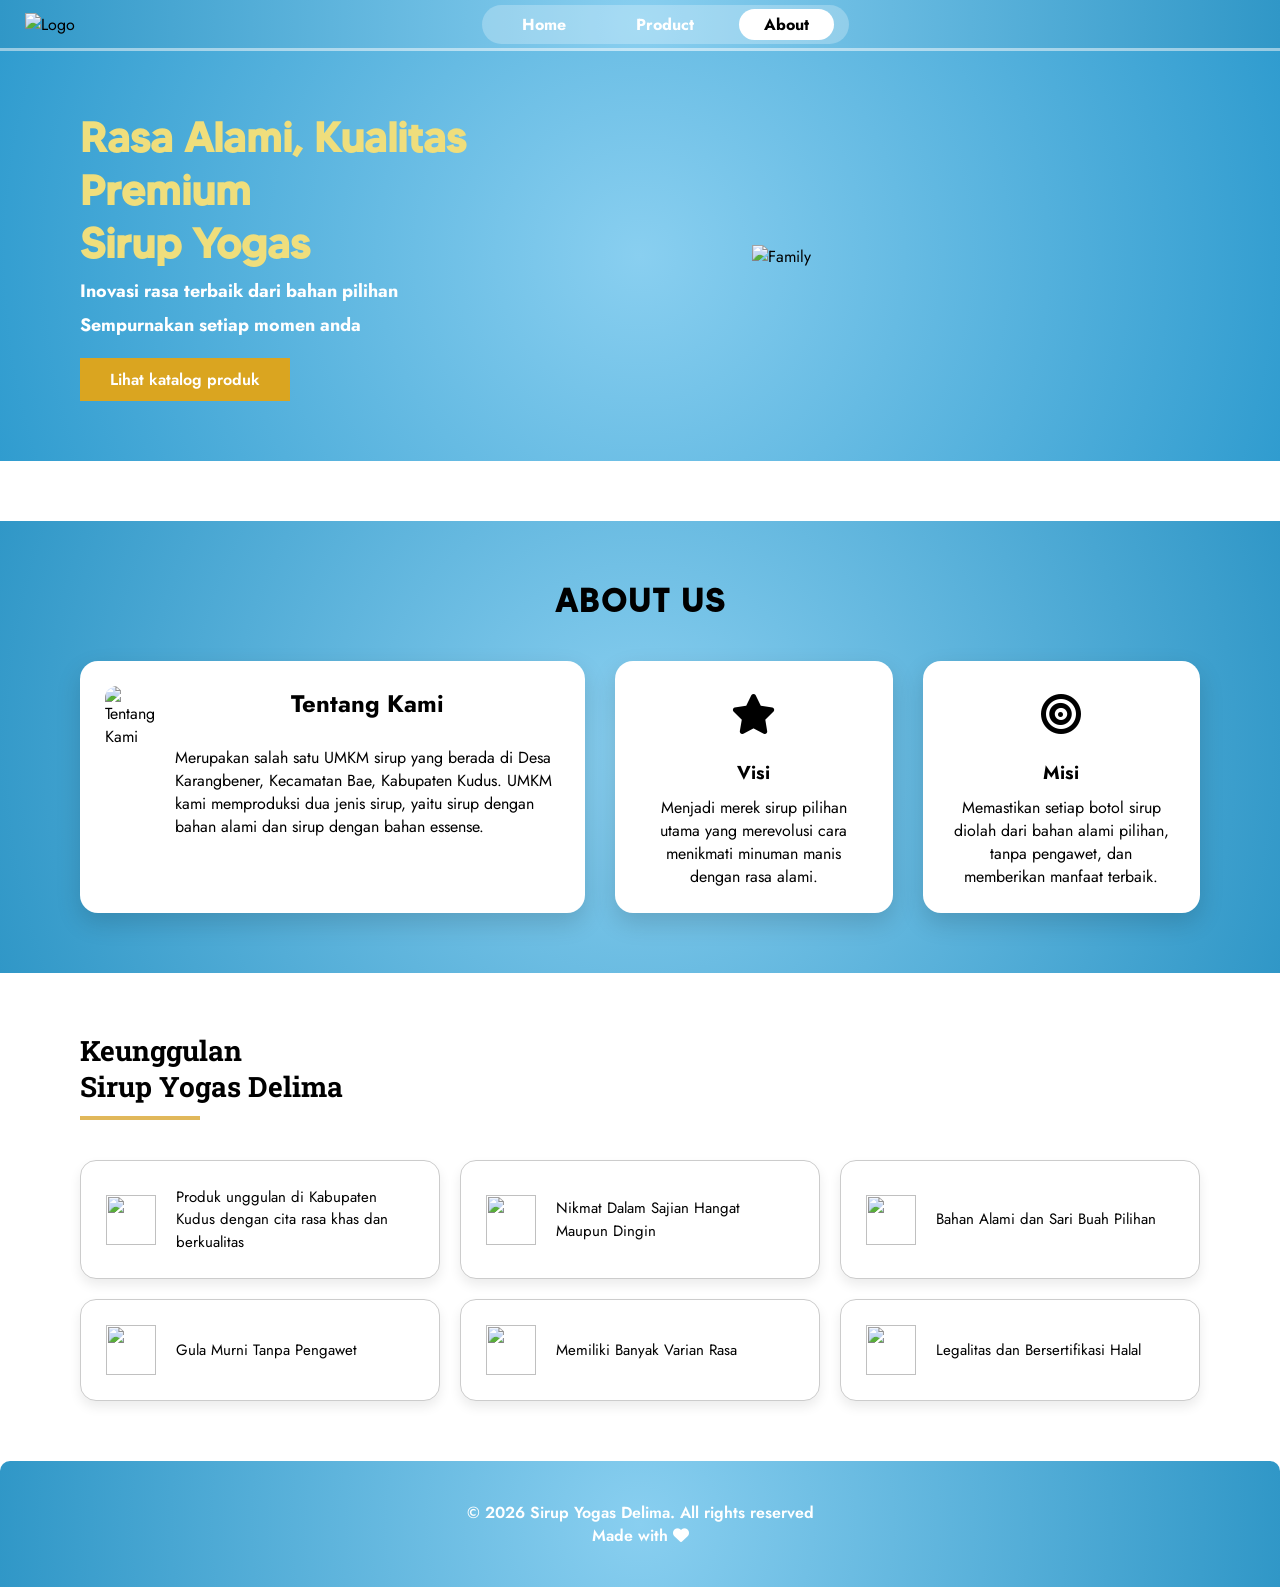
==== about/index.html @ caa1d8f6 "Add files via upload" ====
<!DOCTYPE html>
<html lang="en">
<head>
  <meta charset="UTF-8">
  <meta name="viewport" content="width=device-width, initial-scale=1.0">
  <title>Yogas Delima - About Us</title>
  <link rel="icon" href="../img/favicon.ico">
  <link rel="stylesheet" href="style.css">
  <link rel="stylesheet" href="https://cdnjs.cloudflare.com/ajax/libs/font-awesome/6.5.1/css/all.min.css">
</head>
<body>
  <nav class="navbar" id="navbar">
    <div class="logo">
      <img src="../img/logo.png" alt="Logo">
    </div>
    <ul class="menu" id="menu">
      <li><a href="../index.html">Home</a></li>
      <li><a href="../product/index.html">Product</a></li>
      <li class="active"><a href="#" class="active">About</a></li>
    </ul>
    <div class="burger" id="burger">
      <span></span>
      <span></span>
      <span></span>
    </div>
  </nav>

  <section id="hero">
    <div class="hero-left">
      <h2>rasa alami, kualitas premium</h2>
      <h2>sirup yogas</h2>
      <h4>Inovasi rasa terbaik dari bahan pilihan</h4>
      <h4>Sempurnakan setiap momen anda</h4>
      <a href="../product/index.html">Lihat katalog produk</a>
    </div>
    <div class="hero-right">
      <img src="../img/family.png" alt="Family">
    </div>
  </section>

  <div class="gap"></div>

  <section id="about">
    <h2 class="section-title">about us</h2>
    <div class="about-flex">
      <div class="card tentang">
        <img src="../img/tentang.jpeg" alt="Tentang Kami">
        <div class="text-about">
          <h2>Tentang Kami</h2>
          <p>
            Merupakan salah satu UMKM sirup yang berada di Desa Karangbener,
            Kecamatan Bae, Kabupaten Kudus. UMKM kami memproduksi dua jenis
            sirup, yaitu sirup dengan bahan alami dan sirup dengan bahan essense.
          </p>
        </div>
      </div>
      <div class="card small">
        <div class="icon"><i class="fas fa-star"></i></div>
        <h3>Visi</h3>
        <p>
          Menjadi merek sirup pilihan utama yang merevolusi cara menikmati
          minuman manis dengan rasa alami.
        </p>
      </div>
      <div class="card small">
        <div class="icon"><i class="fas fa-bullseye"></i></div>
        <h3>Misi</h3>
        <p>
          Memastikan setiap botol sirup diolah dari bahan alami pilihan,
          tanpa pengawet, dan memberikan manfaat terbaik.
        </p>
      </div>
    </div>
  </section>

  <section id="keunggulan">
    <div class="title">
      <h2>Keunggulan<br>Sirup Yogas Delima</h2>
      <span class="line"></span>
    </div>

    <div class="keunggulan-grid">
      <div class="item">
        <img src="../img/icon1.jpg" alt="">
        <p>Produk unggulan di Kabupaten Kudus dengan cita rasa khas dan berkualitas</p>
      </div>

      <div class="item">
        <img src="../img/icon2.jpg" alt="">
        <p>Nikmat Dalam Sajian Hangat Maupun Dingin</p>
      </div>

      <div class="item">
        <img src="../img/icon3.jpg" alt="">
        <p>Bahan Alami dan Sari Buah Pilihan</p>
      </div>

      <div class="item">
        <img src="../img/icon4.jpg" alt="">
        <p>Gula Murni Tanpa Pengawet</p>
      </div>

      <div class="item">
        <img src="../img/family.png" alt="">
        <p>Memiliki Banyak Varian Rasa</p>
      </div>

      <div class="item">
        <img src="../img/icon6.jpg" alt="">
        <p>Legalitas dan Bersertifikasi Halal</p>
      </div>
    </div>
  </section>

  <footer id="footer">
    <p>&copy; <span id="year"></span> Sirup Yogas Delima. All rights reserved</p>
    <p>Made with <i class="fas fa-heart"></i></p>
  </footer>

  <script src="script.js"></script>
</body>
</html>
---- about/style.css ----
@font-face {
  font-family: 'Jost';
  src: url("../fonts/jost.ttf") format(truetype);
}

@font-face {
  font-family: 'Made Tommy';
  src: url("../fonts/made_tommy.otf") format(opentype);
}

@font-face {
  font-family: 'Roboto Slab';
  src: url("../fonts/roboto_slab.ttf") format(truetype);
}

* {
  margin: 0;
  padding: 0;
  box-sizing: border-box;
  font-family: 'Jost', sans-serif;
}

html, body {
  background: white;
  max-width: 100%;
  overflow-x: hidden;
}

.navbar {
  background: radial-gradient(circle,rgba(137, 207, 240, 1) 0%, rgba(48, 151, 199, 1) 100%);
  display: flex;
  align-items: center;
  padding: 5px 25px 4px 25px;
  border-bottom: 3px solid rgba(255, 255, 255, 0.5);
}

.logo img {
  height: 4.5rem;
}

.menu {
  list-style: none;
  display: flex;
  margin: 0 auto;
  background: rgba(255, 255, 255, .25);
  padding: 8px 15px;
  border-radius: 40px;
  gap: 20px;
  z-index: 3;
}

.menu li {
  cursor: pointer;
  font-weight: bold;
  color: white;
  transition: 0.3s;
}

.menu li a {
  padding: 4px 25px;
  border-radius: 30px;
  color: white;
  text-decoration: none;
  transition: .3s ease-in-out;
}

.menu li:hover a {
  background: rgba(255, 255, 255, 1);
  color: black;
}

.menu li.active a {
  background: white;
  color: black;
}

.burger {
  display: none;
  flex-direction: column;
  gap: 5px;
  cursor: pointer;
}

.burger span {
  width: 26px;
  height: 3px;
  background-color: white;
  border-radius: 5px;
}

#hero {
  display: flex;
  align-items: center;
  justify-content: space-between;
  padding: 60px 80px;
  background: radial-gradient(circle,rgba(137, 207, 240, 1) 0%, rgba(48, 156, 207, 1) 100%);
}

.hero-left {
  flex: 1;
}

.hero-left h2 {
  font-size: 42px;
  text-transform: capitalize;
  font-family: 'Made Tommy', sans-serif;
  color: rgb(239, 222, 124);
}

.hero-left h4 {
  margin-top: 8px;
  font-size: 18px;
  color: white;
}

.hero-left a {
  display: inline-block;
  margin-top: 20px;
  background-color: goldenrod;
  padding: 10px 30px;
  text-decoration: none;
  color: white;
  font-weight: 600;
  transition: .3s ease-in-out;
}

.hero-left a:hover {
  background-color: gold;
}

.hero-right {
  flex: 1;
}

.hero-right img {
  width: 100%;
  max-width: 500px;
  margin-left: 20%;
}

.gap {
  display: flex;
  content: "";
  padding: 30px;
}

#about {
  background: radial-gradient(circle,rgba(137, 207, 240, 1) 0%, rgba(48, 151, 199, 1) 100%);
  padding: 60px 80px;
}

.section-title {
  text-align: center;
  font-size: 32px;
  margin-bottom: 40px;
  font-family: 'Made Tommy', sans-serif;
  text-transform: uppercase;
  letter-spacing: 2px;
}

.about-flex {
  display: flex;
  gap: 30px;
  align-items: stretch;
}

.card {
  background: #fff;
  border-radius: 18px;
  padding: 25px;
  box-shadow: 0 10px 25px rgba(0,0,0,0.15);
}

.tentang {
  flex: 1;
  display: flex;
  gap: 20px;
}

.tentang h2 {
  text-align: center;
  padding-bottom: 25px;
}

.tentang img {
  width: 160px;
  border-radius: 12px;
  object-fit: cover;
}

.small {
  flex: 0.5;
  text-align: center;
}

.small .icon {
  font-size: 40px;
  margin-bottom: 15px;
}

.small h3 {
  margin-bottom: 10px;
}

#keunggulan {
  padding: 60px 80px;
  background: #fff;
}

.title h2 {
  font-size: 28px;
  font-family: 'Roboto Slab', serif;
  line-height: 1.3;
}

.line {
  display: block;
  width: 120px;
  height: 4px;
  background: #e1b85b;
  margin-top: 10px;
}

.keunggulan-grid {
  margin-top: 40px;
  display: grid;
  grid-template-columns: repeat(3, 1fr);
  gap: 20px;
}

.item {
  display: flex;
  align-items: center;
  gap: 20px;
  padding: 25px;
  background: #fff;
  border-radius: 16px;
  border: 1px solid #ccc;
  box-shadow: 0 6px 12px rgba(0,0,0,0.08);
}

.item img {
  width: 50px;
  height: 50px;
  object-fit: contain;
}

.item p {
  font-size: 15px;
  line-height: 1.5;
}

footer {
  padding: 40px;
  background: radial-gradient(circle,rgba(137, 207, 240, 1) 0%, rgba(48, 151, 199, 1) 100%);
  font-weight: 600;
  color: white;
  border-radius: 10px 10px 0 0;
}
footer p {
  font-family: 'Jost', sans-serif;
  text-align: center;
  font-size: 16px;
}

@media (max-width: 768px) {
  .navbar {
    flex-direction: row;
    justify-content: space-between;
    padding: 5px 10px;
  }

  .menu {
    position: absolute;
    top: 90px;
    left: 100%;
    transform: translateX(-100%);
    flex-direction: column;
    background: rgba(255, 255, 255, .5);
    border-radius: 0;
    display: none;
  }

  .menu li {
    text-align: center;
    margin: 12px 10px;
  }
  .menu li a {
    border-radius: 0;
    color: black;
    font-size: 18px;
    font-family: 'Jost', sans-serif;
  }

  .menu.show {
    display: flex;
  }

  .burger {
    display: flex;
    margin-right: 20px;
  }

  .logo img {
    height: 3rem;
    transform: scale(1.4);
    margin: 5px 20px 10px;
  }

  #hero {
    flex-direction: column;
    padding: 40px 20px;
    text-align: center;
  }

  .hero-right img {
    margin-left: 0;
    margin-top: 30px;
    max-width: 320px;
  }

  .hero-left h2 {
    font-size: 32px;
  }

  .hero-left h4 {
    font-size: 16px;
  }

  #about {
    padding: 40px 20px;
  }

  .about-flex {
    flex-direction: column;
  }

  .tentang {
    flex-direction: column;
    align-items: center;
    text-align: center;
  }

  .tentang img {
    width: 140px;
  }

  .small {
    flex: 1;
  }

  #keunggulan {
    padding: 40px 20px;
  }

  .keunggulan-grid {
    grid-template-columns: repeat(1, 1fr);
  }

  .item {
    padding: 20px;
  }

  .item p {
    font-size: 14px;
  }

  footer {
    padding: 25px 15px;
  }

  footer p {
    font-size: 14px;
  }
}
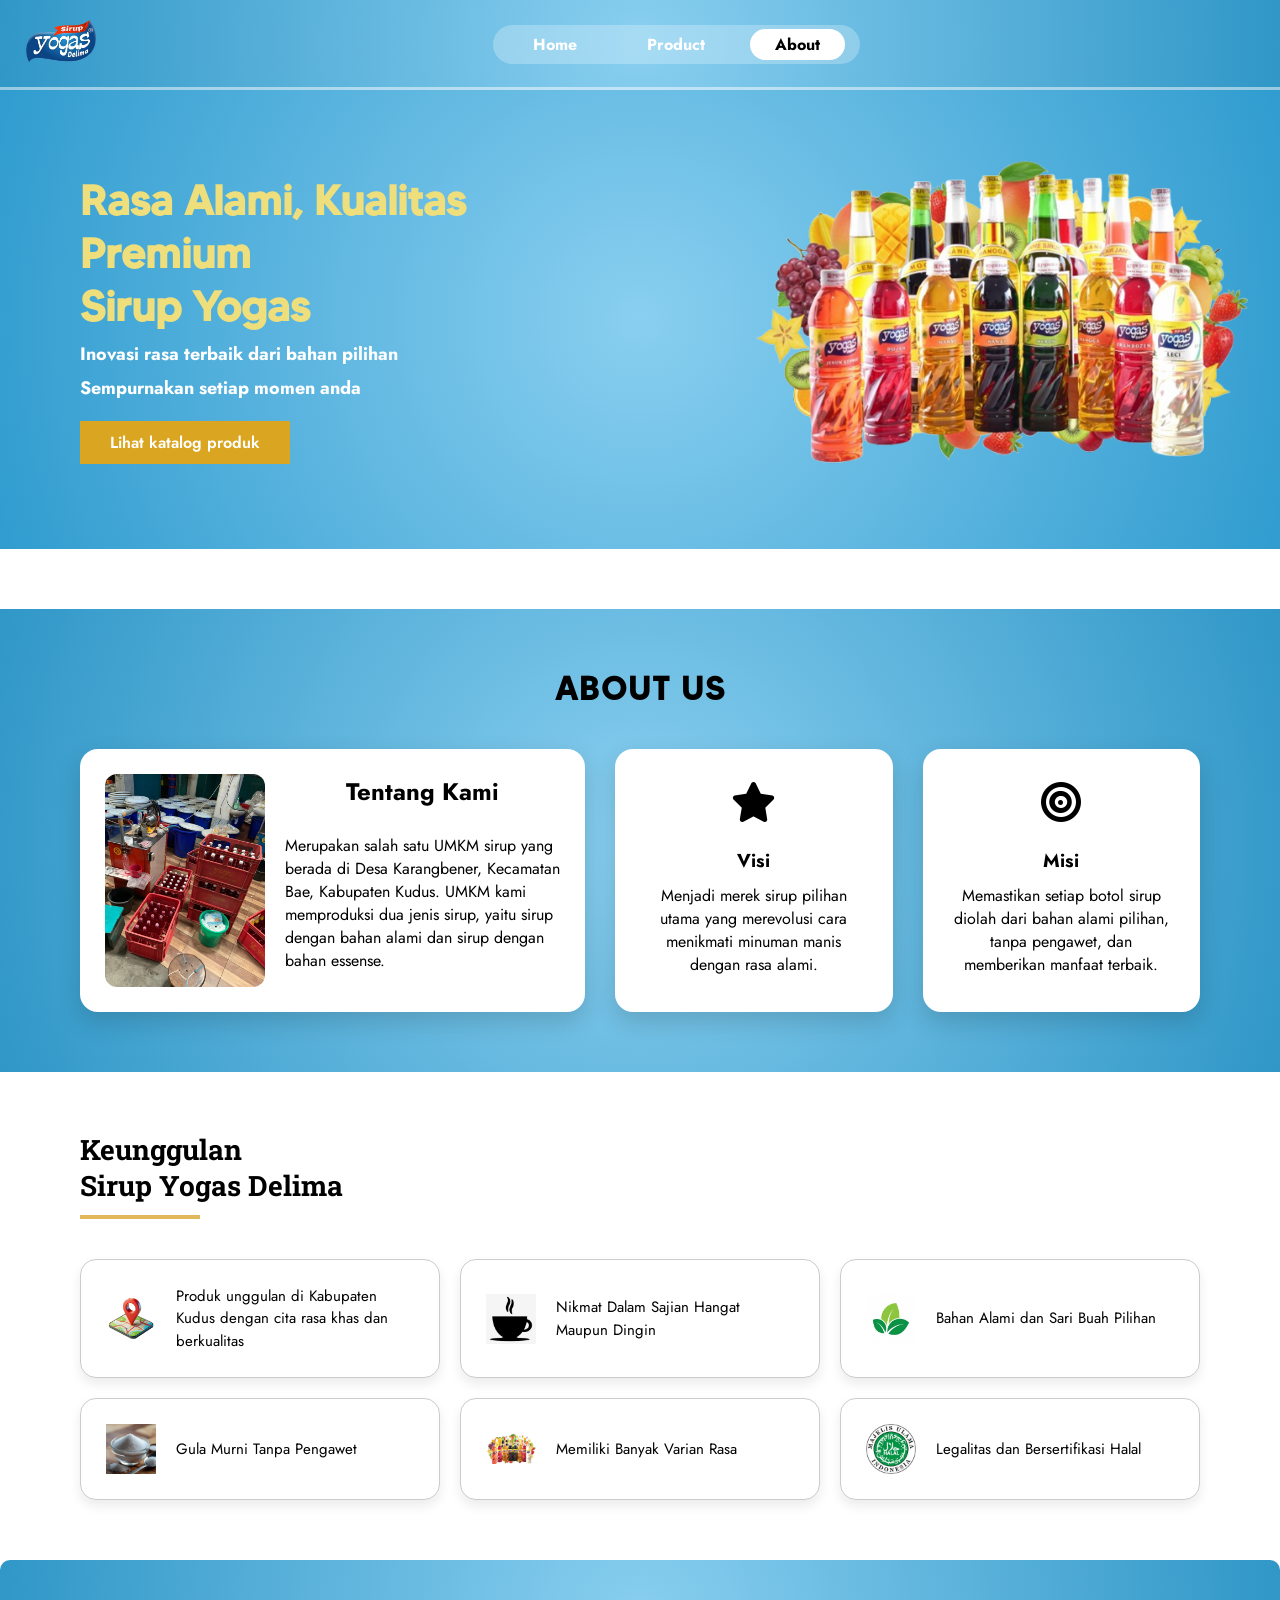
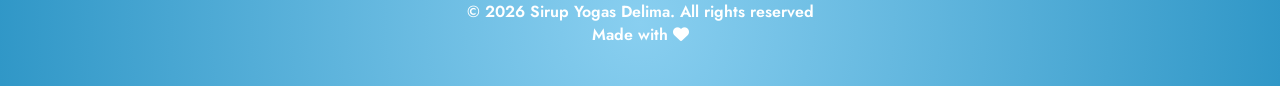
==== commit f94f4ad9: "fix url" ====
--- a/about/index.html
+++ b/about/index.html
@@ -10,13 +10,13 @@
 </head>
 <body>
   <nav class="navbar" id="navbar">
-    <div class="logo">
+    <a class="logo" href="../">
       <img src="../img/logo.png" alt="Logo">
-    </div>
+    </a>
     <ul class="menu" id="menu">
-      <li><a href="../index.html">Home</a></li>
-      <li><a href="../product/index.html">Product</a></li>
-      <li class="active"><a href="#" class="active">About</a></li>
+      <li><a href="../">Home</a></li>
+      <li><a href="../product/">Product</a></li>
+      <li class="active"><a href="" class="active">About</a></li>
     </ul>
     <div class="burger" id="burger">
       <span></span>
@@ -31,7 +31,7 @@
       <h2>sirup yogas</h2>
       <h4>Inovasi rasa terbaik dari bahan pilihan</h4>
       <h4>Sempurnakan setiap momen anda</h4>
-      <a href="../product/index.html">Lihat katalog produk</a>
+      <a href="../product/">Lihat katalog produk</a>
     </div>
     <div class="hero-right">
       <img src="../img/family.png" alt="Family">
@@ -119,4 +119,5 @@
 
   <script src="script.js"></script>
 </body>
-</html>+
+</html>
